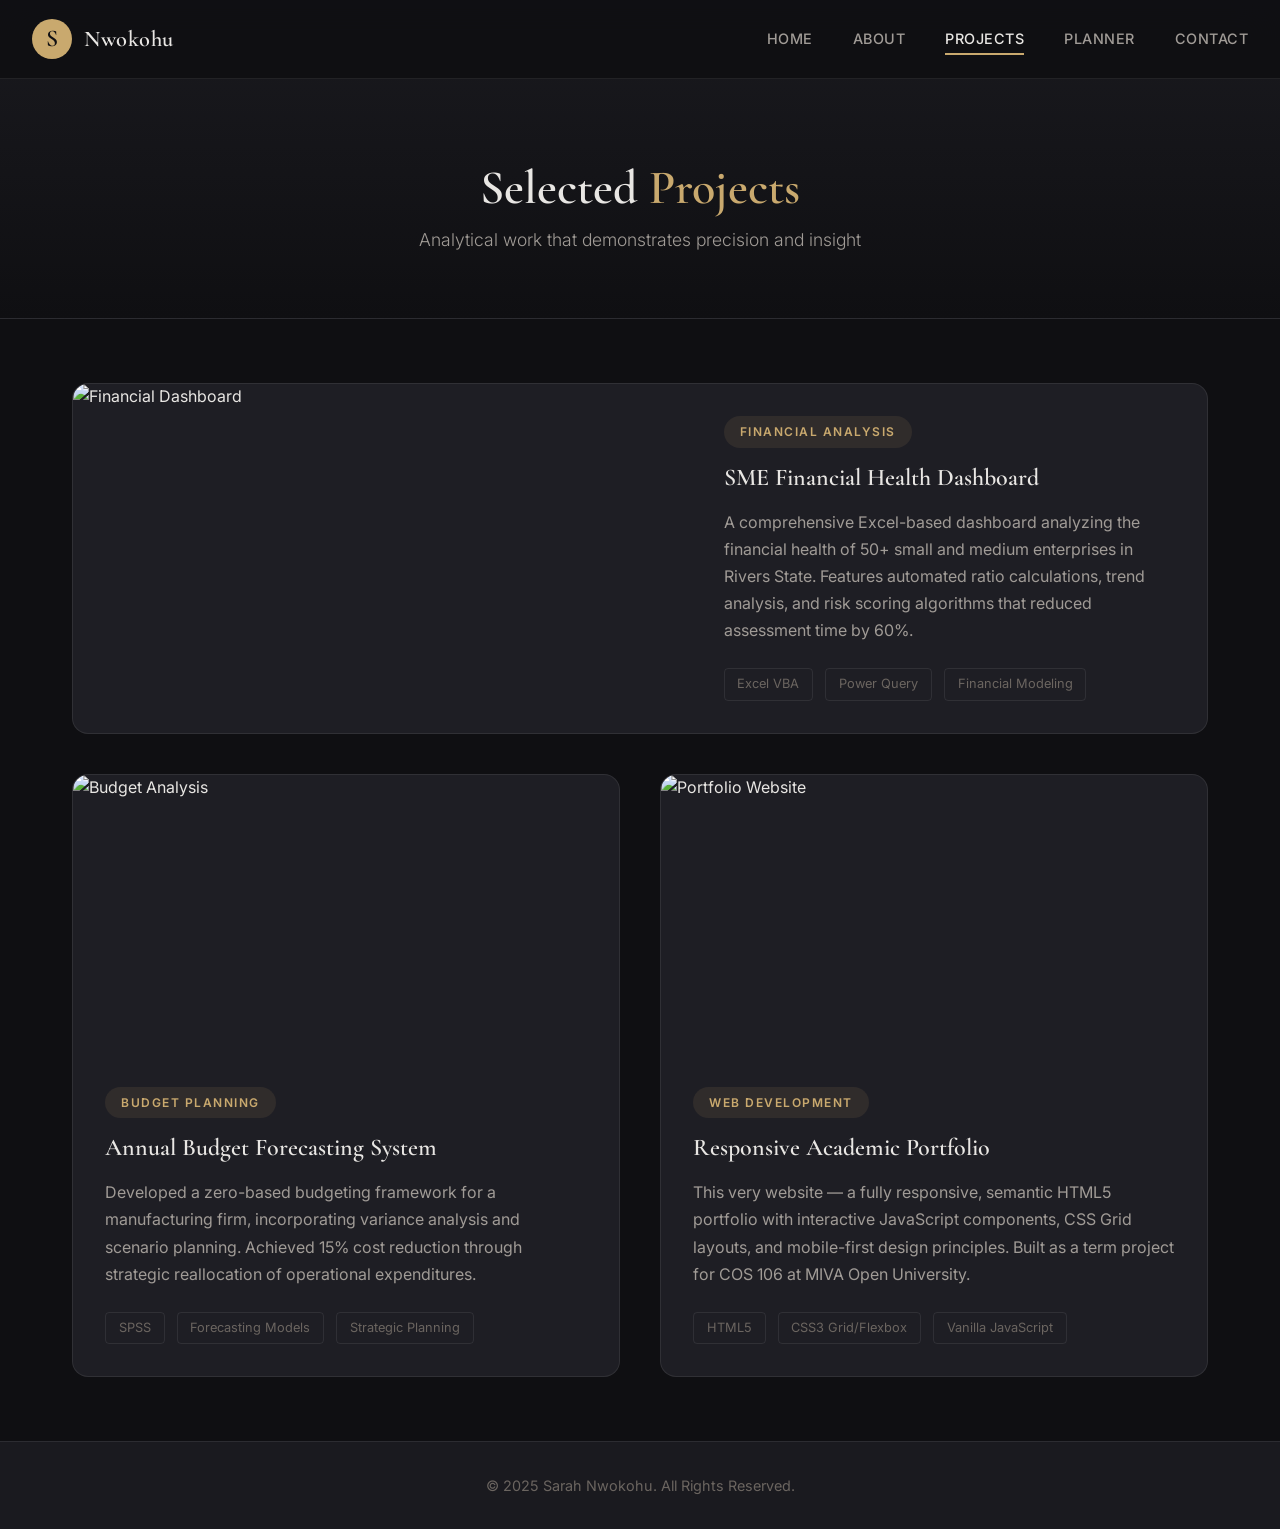
==== projects.html @ 4bc5e1d9 "2nd commits with README & .gitignore" ====
<!DOCTYPE html>
<html lang="en">
<head>
    <meta charset="UTF-8">
    <meta name="viewport" content="width=device-width, initial-scale=1.0">
    <title>Projects — Sarah Nwokohu</title>
    <link rel="stylesheet" href="css/styles.css">
    <link rel="preconnect" href="https://fonts.googleapis.com">
    <link href="https://fonts.googleapis.com/css2?family=Cormorant+Garamond:ital,wght@0,400;0,600;1,400&family=Inter:wght@300;400;500;600&display=swap" rel="stylesheet">
</head>
<body>
    <nav class="navbar" id="navbar">
        <div class="nav-brand">
            <span class="brand-initial">S</span>
            <span class="brand-name">Nwokohu</span>
        </div>
        <button class="nav-toggle" id="navToggle" aria-label="Toggle navigation">
            <span></span><span></span><span></span>
        </button>
        <ul class="nav-links" id="navLinks">
            <li><a href="index.html">Home</a></li>
            <li><a href="about.html">About</a></li>
            <li><a href="projects.html" class="active">Projects</a></li>
            <li><a href="planner.html">Planner</a></li>
            <li><a href="contact.html">Contact</a></li>
        </ul>
    </nav>

    <main class="page-header">
        <div class="container">
            <h1 class="page-title">Selected <span class="accent">Projects</span></h1>
            <p class="page-subtitle">Analytical work that demonstrates precision and insight</p>
        </div>
    </main>

    <section class="projects-section">
        <div class="container">
            <div class="projects-grid">
                <article class="project-card featured">
                    <div class="project-image">
                        <img src="assets/images/project1.jpg" alt="Financial Dashboard">
                        <div class="project-overlay">
                            <a href="#" class="project-link" onclick="alert('Demo link coming soon'); return false;">View Demo</a>
                        </div>
                    </div>
                    <div class="project-content">
                        <span class="project-tag">Financial Analysis</span>
                        <h2 class="project-title">SME Financial Health Dashboard</h2>
                        <p class="project-description">
                            A comprehensive Excel-based dashboard analyzing the financial health of 50+ 
                            small and medium enterprises in Rivers State. Features automated ratio calculations, 
                            trend analysis, and risk scoring algorithms that reduced assessment time by 60%.
                        </p>
                        <ul class="project-tech">
                            <li>Excel VBA</li>
                            <li>Power Query</li>
                            <li>Financial Modeling</li>
                        </ul>
                    </div>
                </article>

                <article class="project-card">
                    <div class="project-image">
                        <img src="assets/images/project2.jpg" alt="Budget Analysis">
                        <div class="project-overlay">
                            <a href="#" class="project-link" onclick="alert('Demo link coming soon'); return false;">View Demo</a>
                        </div>
                    </div>
                    <div class="project-content">
                        <span class="project-tag">Budget Planning</span>
                        <h2 class="project-title">Annual Budget Forecasting System</h2>
                        <p class="project-description">
                            Developed a zero-based budgeting framework for a manufacturing firm, incorporating 
                            variance analysis and scenario planning. Achieved 15% cost reduction through 
                            strategic reallocation of operational expenditures.
                        </p>
                        <ul class="project-tech">
                            <li>SPSS</li>
                            <li>Forecasting Models</li>
                            <li>Strategic Planning</li>
                        </ul>
                    </div>
                </article>

                <article class="project-card">
                    <div class="project-image">
                        <img src="assets/images/project3.jpg" alt="Portfolio Website">
                        <div class="project-overlay">
                            <a href="index.html" class="project-link">Live Site</a>
                        </div>
                    </div>
                    <div class="project-content">
                        <span class="project-tag">Web Development</span>
                        <h2 class="project-title">Responsive Academic Portfolio</h2>
                        <p class="project-description">
                            This very website — a fully responsive, semantic HTML5 portfolio with interactive 
                            JavaScript components, CSS Grid layouts, and mobile-first design principles. 
                            Built as a term project for COS 106 at MIVA Open University.
                        </p>
                        <ul class="project-tech">
                            <li>HTML5</li>
                            <li>CSS3 Grid/Flexbox</li>
                            <li>Vanilla JavaScript</li>
                        </ul>
                    </div>
                </article>
            </div>
        </div>
    </section>

    <footer class="footer">
        <div class="container">
            <p>&copy; 2025 Sarah Nwokohu. All Rights Reserved.</p>
        </div>
    </footer>

    <script src="js/main.js"></script>
</body>
</html>
---- css/styles.css ----
/* ============================================
   SARAH NWOKOHU PORTFOLIO
   Dark Academic Aesthetic with Warm Accents
   ============================================ */

/* CSS Custom Properties */
:root {
    --bg-primary: #0f0f12;
    --bg-secondary: #1a1a1f;
    --bg-tertiary: #25252b;
    --bg-card: #1e1e24;
    --text-primary: #e8e6e3;
    --text-secondary: #a09b96;
    --text-muted: #6b6560;
    --accent: #c9a96e;
    --accent-hover: #d4b87a;
    --accent-muted: rgba(201, 169, 110, 0.1);
    --border: rgba(255, 255, 255, 0.08);
    --border-hover: rgba(201, 169, 110, 0.3);
    --shadow: 0 4px 20px rgba(0, 0, 0, 0.4);
    --shadow-lg: 0 10px 40px rgba(0, 0, 0, 0.6);
    --radius: 8px;
    --radius-lg: 16px;
    --transition: all 0.3s cubic-bezier(0.4, 0, 0.2, 1);
    --font-serif: 'Cormorant Garamond', Georgia, serif;
    --font-sans: 'Inter', -apple-system, BlinkMacSystemFont, sans-serif;
}

/* Reset & Base */
*, *::before, *::after {
    margin: 0;
    padding: 0;
    box-sizing: border-box;
}

html {
    scroll-behavior: smooth;
    font-size: 16px;
}

body {
    font-family: var(--font-sans);
    background-color: var(--bg-primary);
    color: var(--text-primary);
    line-height: 1.6;
    overflow-x: hidden;
    -webkit-font-smoothing: antialiased;
}

a {
    color: inherit;
    text-decoration: none;
    transition: var(--transition);
}

img {
    max-width: 100%;
    height: auto;
    display: block;
}

.container {
    max-width: 1200px;
    margin: 0 auto;
    padding: 0 2rem;
}

/* Typography */
h1, h2, h3, h4 {
    font-family: var(--font-serif);
    font-weight: 600;
    line-height: 1.2;
}

.accent {
    color: var(--accent);
}

/* ============================================
   NAVIGATION
   ============================================ */
.navbar {
    position: fixed;
    top: 0;
    left: 0;
    right: 0;
    z-index: 1000;
    display: flex;
    justify-content: space-between;
    align-items: center;
    padding: 1.2rem 2rem;
    background: rgba(15, 15, 18, 0.9);
    backdrop-filter: blur(20px);
    border-bottom: 1px solid var(--border);
    transition: var(--transition);
}

.nav-brand {
    display: flex;
    align-items: center;
    gap: 0.75rem;
}

.brand-initial {
    width: 40px;
    height: 40px;
    display: flex;
    align-items: center;
    justify-content: center;
    background: var(--accent);
    color: var(--bg-primary);
    font-family: var(--font-serif);
    font-size: 1.5rem;
    font-weight: 600;
    border-radius: 50%;
}

.brand-name {
    font-family: var(--font-serif);
    font-size: 1.4rem;
    font-weight: 600;
    letter-spacing: 0.5px;
}

.nav-links {
    display: flex;
    list-style: none;
    gap: 2.5rem;
}

.nav-links a {
    font-size: 0.9rem;
    font-weight: 500;
    letter-spacing: 0.5px;
    text-transform: uppercase;
    color: var(--text-secondary);
    position: relative;
    padding: 0.5rem 0;
}

.nav-links a::after {
    content: '';
    position: absolute;
    bottom: 0;
    left: 0;
    width: 0;
    height: 2px;
    background: var(--accent);
    transition: var(--transition);
}

.nav-links a:hover,
.nav-links a.active {
    color: var(--text-primary);
}

.nav-links a:hover::after,
.nav-links a.active::after {
    width: 100%;
}

.nav-toggle {
    display: none;
    flex-direction: column;
    gap: 5px;
    background: none;
    border: none;
    cursor: pointer;
    padding: 0.5rem;
}

.nav-toggle span {
    display: block;
    width: 25px;
    height: 2px;
    background: var(--text-primary);
    transition: var(--transition);
}

/* ============================================
   HERO SECTION
   ============================================ */
.hero {
    min-height: 100vh;
    display: flex;
    flex-direction: column;
    justify-content: center;
    align-items: center;
    padding: 8rem 2rem 4rem;
    position: relative;
    overflow: hidden;
}

.hero::before {
    content: '';
    position: absolute;
    top: -50%;
    right: -20%;
    width: 600px;
    height: 600px;
    background: radial-gradient(circle, rgba(201, 169, 110, 0.08) 0%, transparent 70%);
    pointer-events: none;
}

.hero-content {
    display: grid;
    grid-template-columns: 1fr 1.5fr;
    gap: 4rem;
    align-items: center;
    max-width: 1100px;
    width: 100%;
}

.hero-image {
    position: relative;
    justify-self: center;
}

.hero-image img {
    width: 320px;
    height: 400px;
    object-fit: cover;
    border-radius: var(--radius-lg);
    position: relative;
    z-index: 2;
    filter: grayscale(30%) contrast(1.1);
    transition: var(--transition);
}

.hero-image img:hover {
    filter: grayscale(0%) contrast(1);
}

.image-frame {
    position: absolute;
    top: 20px;
    left: 20px;
    width: 320px;
    height: 400px;
    border: 2px solid var(--accent);
    border-radius: var(--radius-lg);
    z-index: 1;
    transition: var(--transition);
}

.hero-image:hover .image-frame {
    top: 15px;
    left: 15px;
}

.hero-greeting {
    font-family: var(--font-serif);
    font-size: 1.2rem;
    font-style: italic;
    color: var(--accent);
    margin-bottom: 0.5rem;
}

.hero-title {
    font-size: 3.5rem;
    margin-bottom: 1rem;
}

.hero-subtitle {
    font-size: 1.1rem;
    color: var(--text-secondary);
    margin-bottom: 1.5rem;
    font-weight: 300;
}

.hero-bio {
    color: var(--text-secondary);
    font-size: 1rem;
    line-height: 1.8;
    margin-bottom: 2rem;
    max-width: 500px;
}

.hero-cta {
    display: flex;
    gap: 1rem;
}

/* Buttons */
.btn {
    display: inline-flex;
    align-items: center;
    justify-content: center;
    padding: 0.9rem 2rem;
    font-family: var(--font-sans);
    font-size: 0.9rem;
    font-weight: 600;
    letter-spacing: 0.5px;
    text-transform: uppercase;
    border-radius: var(--radius);
    cursor: pointer;
    transition: var(--transition);
    border: none;
}

.btn-primary {
    background: var(--accent);
    color: var(--bg-primary);
}

.btn-primary:hover {
    background: var(--accent-hover);
    transform: translateY(-2px);
    box-shadow: 0 8px 25px rgba(201, 169, 110, 0.3);
}

.btn-outline {
    background: transparent;
    color: var(--text-primary);
    border: 1px solid var(--border);
}

.btn-outline:hover {
    border-color: var(--accent);
    color: var(--accent);
    transform: translateY(-2px);
}

.btn-full {
    width: 100%;
}

.scroll-indicator {
    position: absolute;
    bottom: 2rem;
    left: 50%;
    transform: translateX(-50%);
    display: flex;
    flex-direction: column;
    align-items: center;
    gap: 0.5rem;
    color: var(--text-muted);
    font-size: 0.75rem;
    text-transform: uppercase;
    letter-spacing: 2px;
}

.scroll-line {
    width: 1px;
    height: 40px;
    background: linear-gradient(to bottom, var(--accent), transparent);
    animation: scrollPulse 2s infinite;
}

@keyframes scrollPulse {
    0%, 100% { opacity: 1; transform: scaleY(1); }
    50% { opacity: 0.5; transform: scaleY(0.5); }
}

/* ============================================
   QUICK INFO
   ============================================ */
.quick-info {
    padding: 4rem 0;
    background: var(--bg-secondary);
    border-top: 1px solid var(--border);
}

.info-grid {
    display: grid;
    grid-template-columns: repeat(3, 1fr);
    gap: 2rem;
}

.info-card {
    text-align: center;
    padding: 2rem;
    border: 1px solid var(--border);
    border-radius: var(--radius);
    transition: var(--transition);
}

.info-card:hover {
    border-color: var(--border-hover);
    transform: translateY(-5px);
}

.info-card h3 {
    font-size: 1.3rem;
    margin-bottom: 0.75rem;
    color: var(--accent);
}

.info-card p {
    color: var(--text-secondary);
    font-size: 0.95rem;
    line-height: 1.6;
}

/* ============================================
   PAGE HEADER
   ============================================ */
.page-header {
    padding: 10rem 0 4rem;
    text-align: center;
    background: linear-gradient(180deg, var(--bg-secondary) 0%, var(--bg-primary) 100%);
    border-bottom: 1px solid var(--border);
}

.page-title {
    font-size: 3rem;
    margin-bottom: 0.5rem;
}

.page-subtitle {
    color: var(--text-secondary);
    font-size: 1.1rem;
    font-weight: 300;
}

/* ============================================
   ABOUT SECTION
   ============================================ */
.about-section {
    padding: 4rem 0;
}

.about-grid {
    display: grid;
    grid-template-columns: 1fr 1.5fr;
    gap: 4rem;
    align-items: start;
}

.about-image {
    position: relative;
    sticky: top: 100px;
}

.about-image img {
    width: 100%;
    height: 500px;
    object-fit: cover;
    border-radius: var(--radius-lg);
    filter: grayscale(20%);
}

.experience-badge {
    position: absolute;
    bottom: -20px;
    right: -20px;
    background: var(--accent);
    color: var(--bg-primary);
    padding: 1.5rem;
    border-radius: var(--radius);
    text-align: center;
    box-shadow: var(--shadow-lg);
}

.badge-number {
    display: block;
    font-family: var(--font-serif);
    font-size: 2.5rem;
    font-weight: 600;
    line-height: 1;
}

.badge-text {
    font-size: 0.8rem;
    font-weight: 600;
    text-transform: uppercase;
    letter-spacing: 1px;
}

.about-content h2 {
    font-size: 2rem;
    margin: 2rem 0 1.5rem;
    color: var(--text-primary);
}

.about-content h2:first-child {
    margin-top: 0;
}

/* Timeline */
.timeline {
    position: relative;
    padding-left: 2rem;
    border-left: 2px solid var(--border);
}

.timeline-item {
    position: relative;
    padding-bottom: 2rem;
}

.timeline-item:last-child {
    padding-bottom: 0;
}

.timeline-marker {
    position: absolute;
    left: -2rem;
    top: 0.5rem;
    width: 12px;
    height: 12px;
    background: var(--accent);
    border-radius: 50%;
    transform: translateX(-5px);
}

.timeline-content h3 {
    font-size: 1.3rem;
    margin-bottom: 0.25rem;
}

.timeline-date {
    display: inline-block;
    font-size: 0.85rem;
    color: var(--accent);
    font-weight: 600;
    margin-bottom: 0.5rem;
    text-transform: uppercase;
    letter-spacing: 1px;
}

.timeline-content p {
    color: var(--text-secondary);
    line-height: 1.7;
}

.aspiration-text {
    color: var(--text-secondary);
    line-height: 1.8;
    font-size: 1.05rem;
    border-left: 3px solid var(--accent);
    padding-left: 1.5rem;
    font-style: italic;
}

/* Skills Section */
.skills-section {
    padding: 4rem 0;
    background: var(--bg-secondary);
    border-top: 1px solid var(--border);
}

.section-title {
    text-align: center;
    font-size: 2.5rem;
    margin-bottom: 3rem;
}

.skills-grid {
    display: grid;
    grid-template-columns: repeat(4, 1fr);
    gap: 2rem;
}

.skill-category {
    background: var(--bg-card);
    padding: 2rem;
    border-radius: var(--radius);
    border: 1px solid var(--border);
    transition: var(--transition);
}

.skill-category:hover {
    border-color: var(--border-hover);
    transform: translateY(-5px);
}

.skill-category h3 {
    font-size: 1.2rem;
    margin-bottom: 1.5rem;
    color: var(--accent);
    border-bottom: 1px solid var(--border);
    padding-bottom: 0.75rem;
}

.skill-list {
    list-style: none;
}

.skill-list li {
    padding: 0.5rem 0;
    color: var(--text-secondary);
    font-size: 0.95rem;
    position: relative;
    padding-left: 1.5rem;
}

.skill-list li::before {
    content: '→';
    position: absolute;
    left: 0;
    color: var(--accent);
    font-size: 0.8rem;
}

/* Interests Section */
.interests-section {
    padding: 4rem 0;
}

.interests-grid {
    display: grid;
    grid-template-columns: repeat(4, 1fr);
    gap: 2rem;
}

.interest-card {
    text-align: center;
    padding: 2.5rem 2rem;
    background: var(--bg-card);
    border: 1px solid var(--border);
    border-radius: var(--radius-lg);
    transition: var(--transition);
}

.interest-card:hover {
    border-color: var(--accent);
    transform: translateY(-8px);
    box-shadow: var(--shadow);
}

.interest-icon {
    font-size: 2.5rem;
    margin-bottom: 1rem;
}

.interest-card h3 {
    font-size: 1.3rem;
    margin-bottom: 0.75rem;
}

.interest-card p {
    color: var(--text-secondary);
    font-size: 0.9rem;
    line-height: 1.6;
}

/* ============================================
   PROJECTS SECTION
   ============================================ */
.projects-section {
    padding: 4rem 0;
}

.projects-grid {
    display: grid;
    grid-template-columns: repeat(2, 1fr);
    gap: 2.5rem;
}

.project-card {
    background: var(--bg-card);
    border: 1px solid var(--border);
    border-radius: var(--radius-lg);
    overflow: hidden;
    transition: var(--transition);
}

.project-card:hover {
    transform: translateY(-8px);
    box-shadow: var(--shadow-lg);
    border-color: var(--border-hover);
}

.project-card.featured {
    grid-column: 1 / -1;
    display: grid;
    grid-template-columns: 1.2fr 1fr;
}

.project-image {
    position: relative;
    overflow: hidden;
    height: 280px;
}

.project-card.featured .project-image {
    height: 100%;
}

.project-image img {
    width: 100%;
    height: 100%;
    object-fit: cover;
    transition: var(--transition);
}

.project-card:hover .project-image img {
    transform: scale(1.05);
}

.project-overlay {
    position: absolute;
    inset: 0;
    background: rgba(15, 15, 18, 0.85);
    display: flex;
    align-items: center;
    justify-content: center;
    opacity: 0;
    transition: var(--transition);
}

.project-card:hover .project-overlay {
    opacity: 1;
}

.project-link {
    padding: 0.75rem 2rem;
    background: var(--accent);
    color: var(--bg-primary);
    font-weight: 600;
    text-transform: uppercase;
    letter-spacing: 1px;
    font-size: 0.85rem;
    border-radius: var(--radius);
    transform: translateY(20px);
    transition: var(--transition);
}

.project-card:hover .project-link {
    transform: translateY(0);
}

.project-link:hover {
    background: var(--accent-hover);
}

.project-content {
    padding: 2rem;
}

.project-tag {
    display: inline-block;
    font-size: 0.75rem;
    font-weight: 600;
    text-transform: uppercase;
    letter-spacing: 1.5px;
    color: var(--accent);
    background: var(--accent-muted);
    padding: 0.4rem 1rem;
    border-radius: 20px;
    margin-bottom: 1rem;
}

.project-title {
    font-size: 1.5rem;
    margin-bottom: 1rem;
}

.project-description {
    color: var(--text-secondary);
    line-height: 1.7;
    margin-bottom: 1.5rem;
}

.project-tech {
    display: flex;
    flex-wrap: wrap;
    gap: 0.75rem;
    list-style: none;
}

.project-tech li {
    font-size: 0.8rem;
    color: var(--text-muted);
    border: 1px solid var(--border);
    padding: 0.3rem 0.8rem;
    border-radius: 4px;
}

/* ============================================
   PLANNER SECTION
   ============================================ */
.planner-section {
    padding: 4rem 0;
}

.planner-layout {
    display: grid;
    grid-template-columns: 380px 1fr;
    gap: 3rem;
}

.planner-input,
.planner-list {
    background: var(--bg-card);
    border: 1px solid var(--border);
    border-radius: var(--radius-lg);
    padding: 2rem;
}

.planner-input h2,
.planner-list h2 {
    font-size: 1.5rem;
    margin-bottom: 1.5rem;
}

.task-form {
    display: flex;
    flex-direction: column;
    gap: 1.25rem;
}

.form-group {
    display: flex;
    flex-direction: column;
    gap: 0.5rem;
}

.form-group label {
    font-size: 0.85rem;
    font-weight: 500;
    color: var(--text-secondary);
    text-transform: uppercase;
    letter-spacing: 0.5px;
}

.form-group input,
.form-group select,
.form-group textarea {
    padding: 0.85rem 1rem;
    background: var(--bg-primary);
    border: 1px solid var(--border);
    border-radius: var(--radius);
    color: var(--text-primary);
    font-family: var(--font-sans);
    font-size: 0.95rem;
    transition: var(--transition);
}

.form-group input:focus,
.form-group select:focus,
.form-group textarea:focus {
    outline: none;
    border-color: var(--accent);
    box-shadow: 0 0 0 3px var(--accent-muted);
}

.form-row {
    display: grid;
    grid-template-columns: 1fr 1fr;
    gap: 1rem;
}

.planner-stats {
    display: grid;
    grid-template-columns: repeat(3, 1fr);
    gap: 1rem;
    margin-top: 2rem;
    padding-top: 2rem;
    border-top: 1px solid var(--border);
}

.stat-item {
    text-align: center;
}

.stat-number {
    display: block;
    font-family: var(--font-serif);
    font-size: 2rem;
    font-weight: 600;
    color: var(--accent);
}

.stat-label {
    font-size: 0.8rem;
    color: var(--text-muted);
    text-transform: uppercase;
    letter-spacing: 1px;
}

/* Filter Tabs */
.filter-tabs {
    display: flex;
    gap: 0.5rem;
    margin-bottom: 1.5rem;
}

.filter-btn {
    padding: 0.5rem 1.25rem;
    background: transparent;
    border: 1px solid var(--border);
    color: var(--text-secondary);
    font-family: var(--font-sans);
    font-size: 0.85rem;
    font-weight: 500;
    border-radius: 20px;
    cursor: pointer;
    transition: var(--transition);
}

.filter-btn:hover,
.filter-btn.active {
    background: var(--accent);
    color: var(--bg-primary);
    border-color: var(--accent);
}

/* Task List */
.task-list {
    list-style: none;
    display: flex;
    flex-direction: column;
    gap: 0.75rem;
}

.task-item {
    display: flex;
    align-items: center;
    gap: 1rem;
    padding: 1.25rem;
    background: var(--bg-primary);
    border: 1px solid var(--border);
    border-radius: var(--radius);
    transition: var(--transition);
    animation: slideIn 0.3s ease-out;
}

@keyframes slideIn {
    from {
        opacity: 0;
        transform: translateX(-20px);
    }
    to {
        opacity: 1;
        transform: translateX(0);
    }
}

.task-item:hover {
    border-color: var(--border-hover);
}

.task-item.completed {
    opacity: 0.6;
}

.task-item.completed .task-title {
    text-decoration: line-through;
    color: var(--text-muted);
}

.task-checkbox {
    width: 22px;
    height: 22px;
    border: 2px solid var(--accent);
    border-radius: 50%;
    cursor: pointer;
    display: flex;
    align-items: center;
    justify-content: center;
    flex-shrink: 0;
    transition: var(--transition);
}

.task-item.completed .task-checkbox {
    background: var(--accent);
}

.task-checkbox::after {
    content: '✓';
    color: var(--bg-primary);
    font-size: 0.8rem;
    font-weight: 700;
    opacity: 0;
    transition: var(--transition);
}

.task-item.completed .task-checkbox::after {
    opacity: 1;
}

.task-info {
    flex: 1;
}

.task-title {
    font-weight: 600;
    margin-bottom: 0.25rem;
}

.task-meta {
    display: flex;
    gap: 1rem;
    font-size: 0.8rem;
    color: var(--text-muted);
}

.task-priority {
    padding: 0.2rem 0.6rem;
    border-radius: 4px;
    font-size: 0.7rem;
    font-weight: 600;
    text-transform: uppercase;
}

.priority-high {
    background: rgba(239, 68, 68, 0.2);
    color: #ef4444;
}

.priority-medium {
    background: rgba(201, 169, 110, 0.2);
    color: var(--accent);
}

.priority-low {
    background: rgba(34, 197, 94, 0.2);
    color: #22c55e;
}

.task-delete {
    background: none;
    border: none;
    color: var(--text-muted);
    cursor: pointer;
    font-size: 1.2rem;
    padding: 0.5rem;
    transition: var(--transition);
    opacity: 0;
}

.task-item:hover .task-delete {
    opacity: 1;
}

.task-delete:hover {
    color: #ef4444;
}

.empty-state {
    text-align: center;
    padding: 3rem;
    color: var(--text-muted);
    display: none;
}

.empty-state.visible {
    display: block;
}

/* ============================================
   CONTACT SECTION
   ============================================ */
.contact-section {
    padding: 4rem 0;
}

.contact-grid {
    display: grid;
    grid-template-columns: 1fr 1.2fr;
    gap: 4rem;
}

.contact-info h2,
.contact-form-wrapper h2 {
    font-size: 1.8rem;
    margin-bottom: 1.5rem;
}

.contact-intro {
    color: var(--text-secondary);
    line-height: 1.7;
    margin-bottom: 2rem;
}

.contact-details {
    display: flex;
    flex-direction: column;
    gap: 1.5rem;
    margin-bottom: 2.5rem;
}

.contact-item {
    display: flex;
    align-items: flex-start;
    gap: 1rem;
}

.contact-icon {
    font-size: 1.5rem;
    width: 50px;
    height: 50px;
    display: flex;
    align-items: center;
    justify-content: center;
    background: var(--accent-muted);
    border-radius: var(--radius);
    flex-shrink: 0;
}

.contact-detail h3 {
    font-size: 1rem;
    margin-bottom: 0.25rem;
    color: var(--accent);
}

.contact-detail a,
.contact-detail p {
    color: var(--text-secondary);
    font-size: 0.95rem;
    line-height: 1.5;
}

.contact-detail a:hover {
    color: var(--accent);
}

.availability h3 {
    font-size: 1.2rem;
    margin-bottom: 1rem;
}

.availability-table {
    width: 100%;
    border-collapse: collapse;
}

.availability-table td {
    padding: 0.75rem 0;
    color: var(--text-secondary);
    border-bottom: 1px solid var(--border);
}

.availability-table td:first-child {
    font-weight: 500;
    color: var(--text-primary);
}

/* Contact Form */
.contact-form-wrapper {
    background: var(--bg-card);
    border: 1px solid var(--border);
    border-radius: var(--radius-lg);
    padding: 2.5rem;
}

.contact-form {
    display: flex;
    flex-direction: column;
    gap: 1.25rem;
}

.error-message {
    display: block;
    color: #ef4444;
    font-size: 0.8rem;
    margin-top: 0.25rem;
    min-height: 1rem;
}

.form-group input.error,
.form-group textarea.error {
    border-color: #ef4444;
}

.form-success {
    display: none;
    padding: 1rem;
    background: rgba(34, 197, 94, 0.1);
    border: 1px solid rgba(34, 197, 94, 0.3);
    border-radius: var(--radius);
    color: #22c55e;
    text-align: center;
    margin-top: 1rem;
}

.form-success.visible {
    display: block;
}

/* ============================================
   FOOTER
   ============================================ */
.footer {
    background: var(--bg-secondary);
    border-top: 1px solid var(--border);
    padding: 2rem 0;
    text-align: center;
}

.footer p {
    color: var(--text-muted);
    font-size: 0.9rem;
}

.footer-credit {
    margin-top: 0.5rem;
    font-size: 0.8rem !important;
    font-style: italic;
}

/* ============================================
   RESPONSIVE DESIGN
   ============================================ */
@media (max-width: 1024px) {
    .skills-grid {
        grid-template-columns: repeat(2, 1fr);
    }
    
    .interests-grid {
        grid-template-columns: repeat(2, 1fr);
    }
    
    .projects-grid {
        grid-template-columns: 1fr;
    }
    
    .project-card.featured {
        grid-template-columns: 1fr;
    }
    
    .planner-layout {
        grid-template-columns: 1fr;
    }
    
    .contact-grid {
        grid-template-columns: 1fr;
    }
}

@media (max-width: 768px) {
    .nav-links {
        position: fixed;
        top: 70px;
        left: 0;
        right: 0;
        background: var(--bg-secondary);
        flex-direction: column;
        padding: 2rem;
        gap: 1.5rem;
        border-bottom: 1px solid var(--border);
        transform: translateY(-150%);
        transition: var(--transition);
        opacity: 0;
    }
    
    .nav-links.active {
        transform: translateY(0);
        opacity: 1;
    }
    
    .nav-toggle {
        display: flex;
    }
    
    .nav-toggle.active span:nth-child(1) {
        transform: rotate(45deg) translate(5px, 5px);
    }
    
    .nav-toggle.active span:nth-child(2) {
        opacity: 0;
    }
    
    .nav-toggle.active span:nth-child(3) {
        transform: rotate(-45deg) translate(5px, -5px);
    }
    
    .hero-content {
        grid-template-columns: 1fr;
        text-align: center;
        gap: 2rem;
    }
    
    .hero-image {
        order: -1;
    }
    
    .hero-image img,
    .image-frame {
        width: 250px;
        height: 310px;
    }
    
    .hero-title {
        font-size: 2.5rem;
    }
    
    .hero-bio {
        margin: 0 auto 2rem;
    }
    
    .hero-cta {
        justify-content: center;
    }
    
    .info-grid {
        grid-template-columns: 1fr;
    }
    
    .about-grid {
        grid-template-columns: 1fr;
    }
    
    .experience-badge {
        right: 20px;
    }
    
    .skills-grid,
    .interests-grid {
        grid-template-columns: 1fr;
    }
    
    .page-title {
        font-size: 2rem;
    }
    
    .contact-grid {
        gap: 2rem;
    }
    
    .task-delete {
        opacity: 1;
    }
}

@media (max-width: 480px) {
    .container {
        padding: 0 1rem;
    }
    
    .hero {
        padding: 7rem 1rem 3rem;
    }
    
    .hero-image img,
    .image-frame {
        width: 200px;
        height: 250px;
    }
    
    .btn {
        padding: 0.75rem 1.5rem;
        font-size: 0.8rem;
    }
    
    .project-image {
        height: 200px;
    }
    
    .planner-input,
    .planner-list,
    .contact-form-wrapper {
        padding: 1.5rem;
    }
}
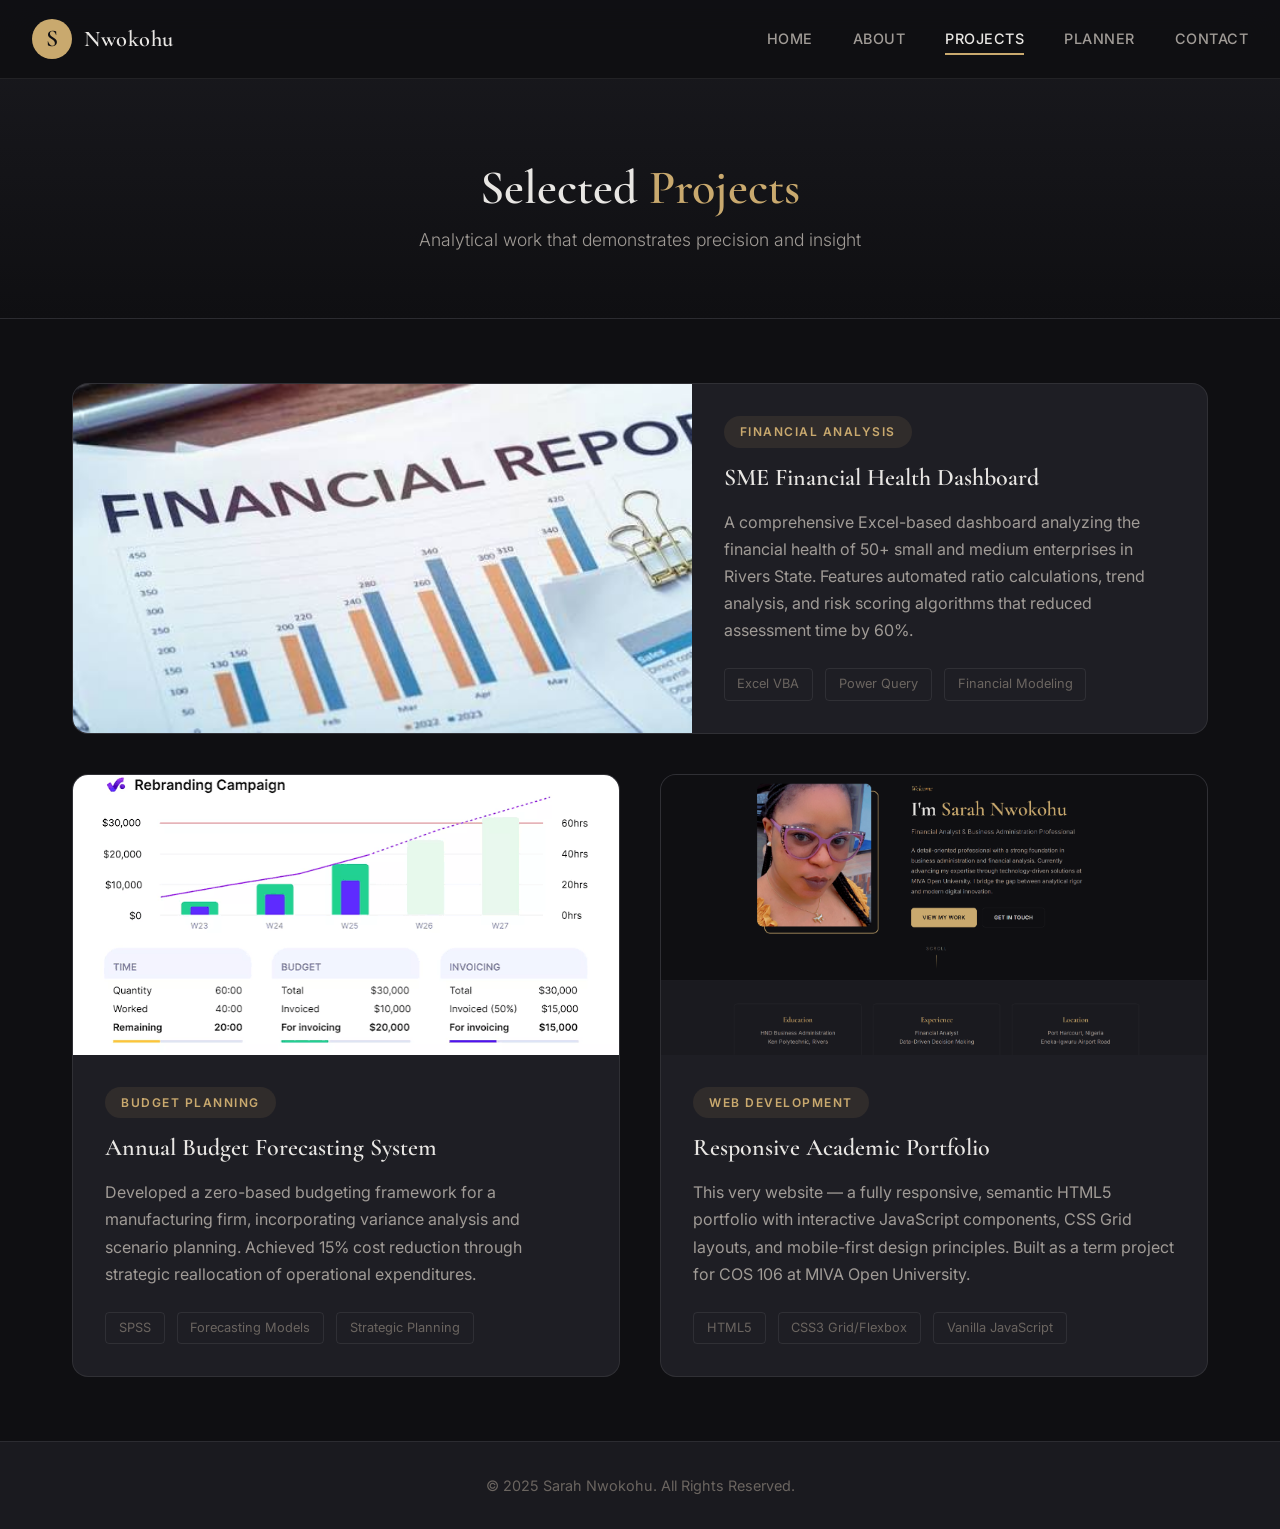
==== commit 4d9d3c11: "updated pojects page" ====
--- a/projects.html
+++ b/projects.html
@@ -40,7 +40,7 @@
                     <div class="project-image">
                         <img src="assets/images/project1.jpg" alt="Financial Dashboard">
                         <div class="project-overlay">
-                            <a href="#" class="project-link" onclick="alert('Demo link coming soon'); return false;">View Demo</a>
+                            <!-- <a href="#" class="project-link" onclick="alert('Demo link coming soon'); return false;">View Demo</a> -->
                         </div>
                     </div>
                     <div class="project-content">
@@ -61,9 +61,9 @@
 
                 <article class="project-card">
                     <div class="project-image">
-                        <img src="assets/images/project2.jpg" alt="Budget Analysis">
+                        <img src="assets/images/project2.png" alt="Budget Analysis">
                         <div class="project-overlay">
-                            <a href="#" class="project-link" onclick="alert('Demo link coming soon'); return false;">View Demo</a>
+                            <!-- <a href="#" class="project-link" onclick="alert('Demo link coming soon'); return false;">View Demo</a> -->
                         </div>
                     </div>
                     <div class="project-content">
@@ -84,7 +84,7 @@
 
                 <article class="project-card">
                     <div class="project-image">
-                        <img src="assets/images/project3.jpg" alt="Portfolio Website">
+                        <img src="assets/images/project3.png" alt="Portfolio Website">
                         <div class="project-overlay">
                             <a href="index.html" class="project-link">Live Site</a>
                         </div>
